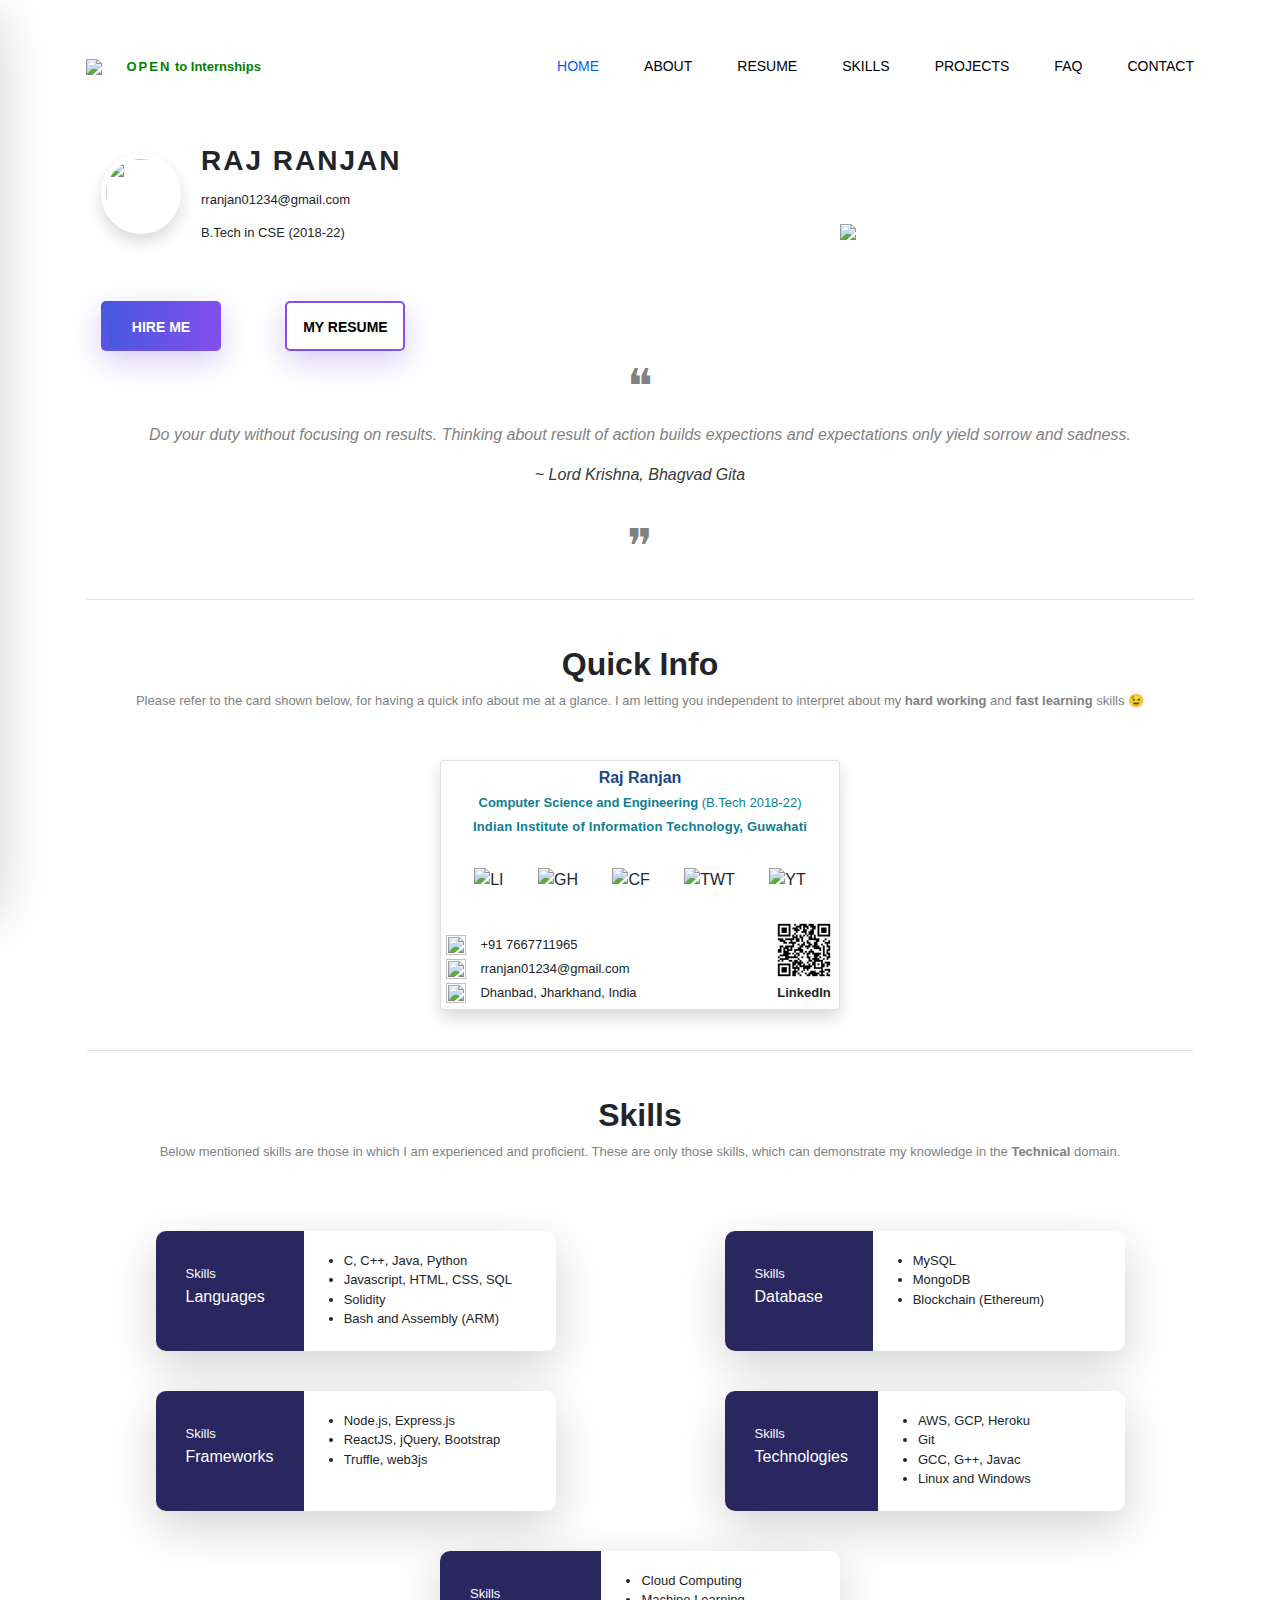
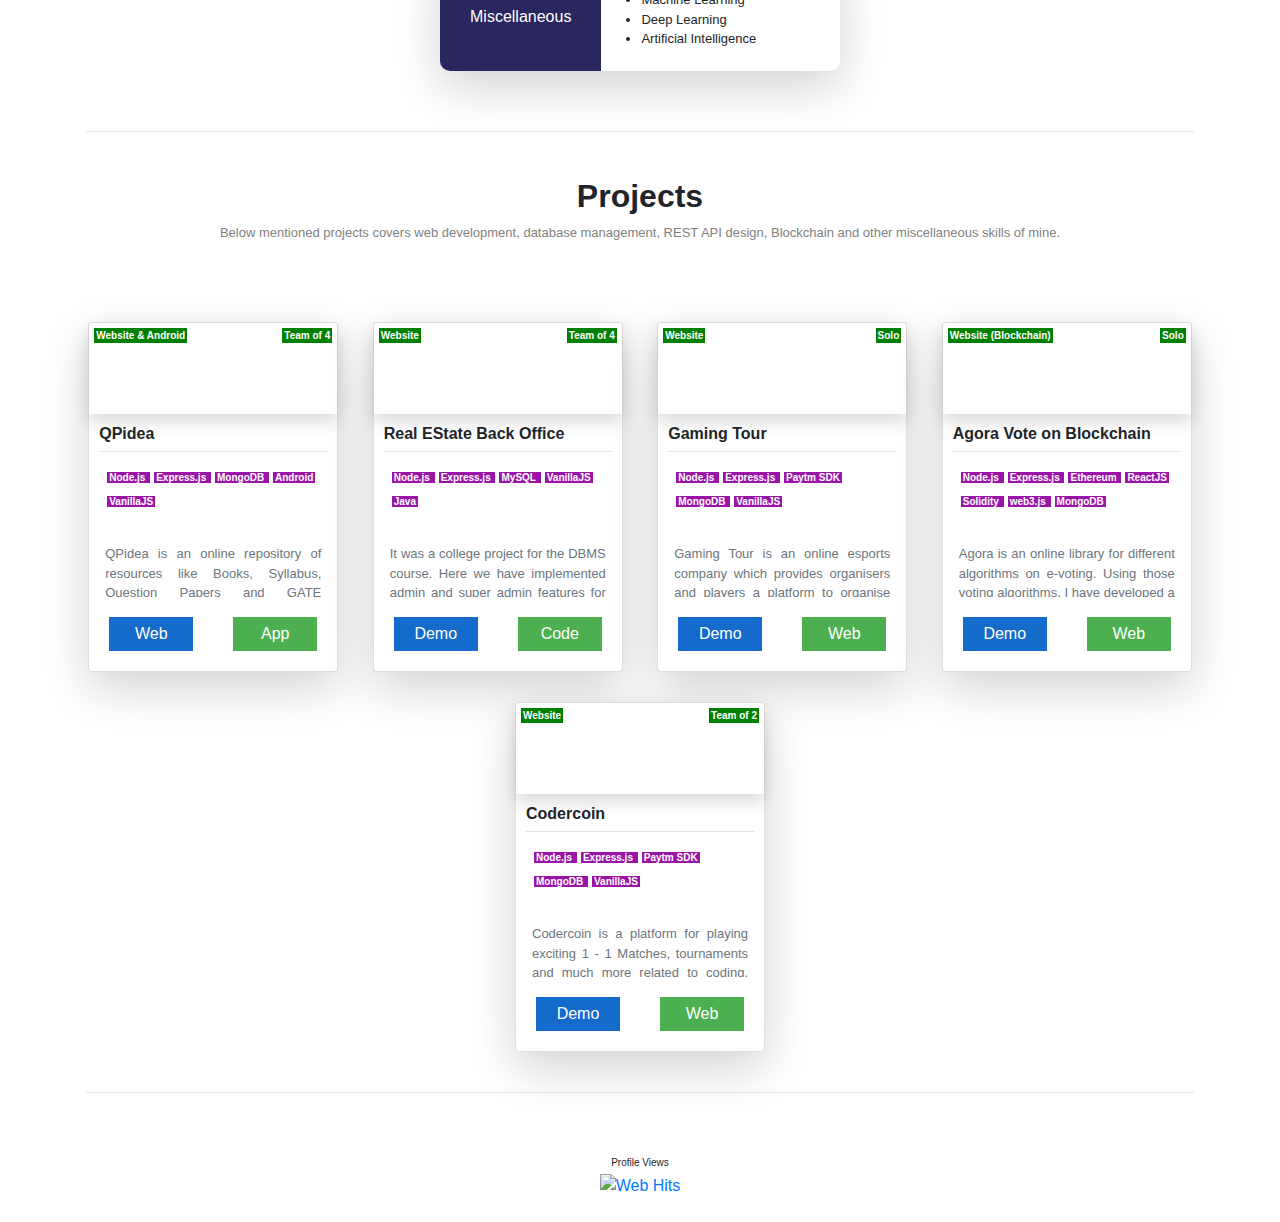
==== index.html @ 970029be "Update index.html" ====
<!DOCTYPE html>
<html lang="en">
    <head>
        <meta charset="UTF-8">
        
        <meta name="viewport" content="width=device-width, initial-scale=1.0">
        
        <link rel="stylesheet" href="https://stackpath.bootstrapcdn.com/bootstrap/4.5.2/css/bootstrap.min.css" integrity="sha384-JcKb8q3iqJ61gNV9KGb8thSsNjpSL0n8PARn9HuZOnIxN0hoP+VmmDGMN5t9UJ0Z" crossorigin="anonymous">

        <title>Raj Ranjan | About me</title>
    </head>

    <style>
        @media print {
            a {text-decoration: none !important;}
		}
		
		html {
			scroll-behavior: smooth;
		}

		.gradientButton {
			display: inline-block;
			color: #fff;
			letter-spacing: 0px;
			font-family: "Rubik", sans-serif;
			width: 120px;
			height: 50px;
			font-weight: 500;
			font-size: 14px;
			line-height: 46px;
			outline: none !important;
			text-align: center;
			cursor: pointer;
			text-transform: uppercase;
			border-radius: 5px;
			background-origin: border-box;
			background-clip: content-box, border-box;
			background-image: linear-gradient(to right, #4458dc 0%, #854fee 100%), radial-gradient(circle at top left, #4458dc, #854fee);
			border: double 2px transparent;
			box-shadow: 0px 10px 30px rgba(118, 85, 225, 0.3);
			transition: all 0.3s ease-in-out;
		}

		.gradientButton:hover {
			background-image: linear-gradient(#ffffff, #ffffff), radial-gradient(circle at top left, #4458dc, #854fee);
			border: 2px solid #854fee;
			color: #222222;
			box-shadow: none;
			background-clip: border-box;
		}

		.whiteButton {
			display: inline-block;
			color: black;
			letter-spacing: 0px;
			font-family: "Rubik", sans-serif;
			width: 120px;
			height: 50px;
			font-weight: 500;
			font-size: 14px;
			line-height: 46px;
			outline: none !important;
			text-align: center;
			cursor: pointer;
			text-transform: uppercase;
			border-radius: 5px;
			background-origin: border-box;
			background-clip: content-box, border-box;
			background-color: white;
			border: 2px solid #854fee;
			box-shadow: 0px 10px 30px rgba(118, 85, 225, 0.3);
			transition: all 0.3s ease-in-out;
		}

		.whiteButton:hover {
			display: inline-block;
			color: #fff;
			letter-spacing: 0px;
			font-family: "Rubik", sans-serif;
			width: 120px;
			height: 50px;
			font-weight: 500;
			font-size: 14px;
			line-height: 46px;
			outline: none !important;
			text-align: center;
			cursor: pointer;
			text-transform: uppercase;
			border-radius: 5px;
			background-origin: border-box;
			background-clip: content-box, border-box;
			background-image: linear-gradient(to right, #4458dc 0%, #854fee 100%), radial-gradient(circle at top left, #4458dc, #854fee);
			border: double 2px transparent;
			box-shadow: 0px 10px 30px rgba(118, 85, 225, 0.3);
			transition: all 0.3s ease-in-out;
		}

		/* @media screen and (min-width: 992px) {
			.flexContainer {
				display: flex;
			}

			.flexItem {
				flex: 1;
				margin-left: 50px;
			}
		}

		@media screen and (max-width: 992px) {
			.flexContainer {
				margin-left: auto;
				margin-right: auto;
			}

			.flexItem {
				margin-left: auto;
				margin-right: auto;
			}

			.aboutPara {
				margin-top: 50px;
			}
		} */

		.brief {
			max-width: 100px;
		}

		@media screen and (max-width: 992px) {
			.logo {
				position: absolute;
				top: 5px;
				right: 10px
			}
		}

		.quickCard {
			transition: 0.4s;
		}

		.quickCard:hover {
			transform: scale(1.05);
		}
	</style>
	
	<link href="./styles/header.css" rel="stylesheet">
	<link href="./styles/skillCard.css" rel="stylesheet">

    <body>

		<!-- Navbar -->
		<div id="navbar">

		</div>

		<div class="container" style='z-index: -1'>
			<br><br>

			<!-- Intro -->
			<div class="row" style="margin-left: auto; margin: auto;">
				<div class="col-sm-8 col-lg-8" style="margin-left: auto; margin: auto;">
					<h3 style="padding-top: 80px;">
						<span style="width: 80px; height: 80px; border-radius: 50px; float: left; margin-top: 10px;">
							<img 
								src = "https://avatars1.githubusercontent.com/u/40765810?s=460&u=d13e84ffbf2dba6646f5a6fd2ae94d8995f1355b&v=4"
								style = "border-radius: 50px; width: 80px; height: 80px; padding: 5px;"
								class = "shadow"
							/>
						</span>
						<span>
							<b style = "margin-left: 20px; letter-spacing: 2px;">RAJ RANJAN</b><br>
							<font style = "margin-left: 20px;" size = 2>rranjan01234@gmail.com</font><br>
							<font style = "margin-left: 20px;" size = 2>B.Tech in CSE (2018-22)</font>
						</span>
					</h3>

					<br><br>

					<button class="gradientButton" style="margin-right: 60px;" onclick="showLoginModal()">
						<b>Hire Me</b>
					</button>

					<button class="whiteButton" onclick="location.href='/Raj_Ranjan_Resume.pdf'">
						<b>My Resume</b>
					</button>
				</div>

				<div class="col-sm-4 col-lg-4" style="margin-left: auto; margin: auto;">
					<img
						src = "https://colorlib.com/preview/theme/satner/img/banner/home-right.png"
						style = "width: 350px; margin-top: 50px;"
					/>
				</div>
			</div>

			<!-- Quote -->
			<center style="color: rgb(129, 129, 129)">
				<blockquote>
					<font size = 10>❝</font>
					
					<i>
						<br>
						Do your duty without focusing on results. Thinking about result of action
						builds expections and expectations only yield sorrow and
						sadness.
					</i>
				</blockquote>

				<cite style="color: rgb(56, 56, 56)">~ Lord Krishna, Bhagvad Gita</cite><br><br>
				<font size  = 10>❞</font>
			</center>

			<hr>

			<br>

			<div id="about">
				<center>
					<font size = 6>
						<b>Quick Info</b>
					</font><br>

					<font class="brief" size = 2 style="color:rgb(129, 129, 129); width: 400px">
						Please refer to the card shown below, for having a quick info about me
						at a glance. I am letting you independent to interpret about my <b>hard working</b> 
						and <b>fast learning</b> skills 😉
					</font>
				</center><br><br>

				<div class = 'flexContainer'>
					<!-- Quick Info card -->
					<div class="card flexItem shadow quickCard" style="width: 100%; height: 250px; max-width: 400px; margin-left: auto; margin-right: auto;">
						<!-- General Info -->
						<center style="padding: 5px;">
							<font size="3" style="color:rgb(25, 71, 133)"><strong>Raj Ranjan</strong></font><br>
							<font size="2" style="color:rgb(14, 126, 146)"><strong>Computer Science and Engineering</strong> (B.Tech 2018-22)</font><br>
							<font size="2" style="color:rgb(14, 126, 146); letter-spacing: 0.2px;"><strong>Indian Institute of Information Technology, Guwahati</strong></font><br>
						</center><br>

						<!-- Programming Handles -->
						<center style="margin-top: 0px;">
							<img alt="LI" onclick="location.href='https://www.linkedin.com/in/iamrajranjan'" style="width: 25px; cursor: pointer;" src="https://img.icons8.com/color/48/000000/linkedin.png">
							
							<img alt="GH" onclick="location.href='https://www.github.com/rajranjan0608'" style="width: 25px; margin-left: 30px; cursor: pointer;" src="https://img.icons8.com/color/48/000000/github--v1.png">
							
							<img alt="CF" onclick="location.href='https://www.codeforces.com/profile/rajranjan0608'" style="width: 25px; margin-left: 30px; cursor: pointer;" src="https://sta.codeforces.com/s/88144/apple-icon-114x114.png">

							<img alt="TWT" onclick="location.href='https://www.codechef.com/users/rajranjan0608'" style="width: 25px; margin-left: 30px; cursor: pointer;" src="https://avatars1.githubusercontent.com/u/11960354?s=460&v=4">
							
							<img alt="YT" onclick="location.href='https://www.youtube.com/channel/UC-AjZOxhK7qwzp5h9rp4kkQ/'" style="width: 25px; margin-left: 30px; cursor: pointer;" src="https://img.icons8.com/fluent/48/000000/youtube-play.png">						
						</center>

						<!-- Contact Information -->
						<div style="position: absolute; bottom: 5px; left: 5px;">
							<img 
								src="https://img.icons8.com/fluent/48/000000/phone-disconnected.png"
								style="width: 20px; height: 20px"
							/> <font size = 2 style="margin-left: 10px;">+91 7667711965</font><br>

							<img 
								src="https://img.icons8.com/color/48/000000/send-mass-email.png"
								style="width: 20px; height: 20px"
							/> <font size = 2 style="margin-left: 10px;">rranjan01234@gmail.com</font><br>


							<img 
								src="https://img.icons8.com/color/48/000000/marker.png"
								style="width: 20px; height: 20px"
							/> <font size = 2 style="margin-left: 10px;">Dhanbad, Jharkhand, India</font>
						</div>

						<!-- LinkedIn QR -->
						<center style="position: absolute; bottom: 5px; right: 5px;">
							<img 
								src="./img/linkedin.png"
								style="width: 60px; height: 60px"
							/><br>
							<font size = 2><b>LinkedIn</b></font>
						</center>
					</div>

					<!-- About me -->
					<!-- <div class="flexItem aboutPara" style="text-align: justify; width: 95%; max-width: 500px;">
						<font size = 2 style="color:rgb(87, 87, 87); font-family: -apple-system, BlinkMacSystemFont, 'Segoe UI', Roboto, Oxygen, Ubuntu, Cantarell, 'Open Sans', 'Helvetica Neue', sans-serif;">
							<p>Writing an ‘About Me’ page or section for yourself is never easy. 
							However, the good news is if you follow the formula and tips below, 
							you should be able to generate an engaging ‘About Me’ statement 
							without too much of a struggle. Here’s how to write an ‘About Me’ 
							page you can be proud of.</p>
							<p>However, the good news is if you follow the formula and tips below, 
							you should be able to generate an engaging ‘About Me’ statement 
							without too much of a struggle. Here’s how to write an ‘About Me’ 
							page you can be proud of.</p>

							<p>However, the good news is if you follow the formula and tips below, 
								you should be able to generate an engaging ‘About Me’ statement 
								without too much of a struggle. Here’s how to write an ‘About Me’ 
								page you can be proud of.</p>
						</font>
					</div> -->
				</div>
			</div>

			<br>

			<hr>

			<br>

			<div id="skills">
				<center>
					<font size = 6>
						<b>Skills</b>
					</font><br>

					<font class="brief" size = 2 style="color:rgb(129, 129, 129)">
						Below mentioned skills are those in which I am experienced and proficient. These
						are only those skills, which can demonstrate my knowledge in the <b>Technical</b> domain.
					</font>
				</center><br><br>

				<div id="skillContainer" class="row">

				</div>
			</div>

			<br>

			<hr>

			<br>

			<div id="projects">
				<center>
					<font size = 6>
						<b>Projects</b>
					</font><br>

					<font class="brief" size = 2 style="color:rgb(129, 129, 129)">
						Below mentioned projects covers web development, database management, REST API design,
						Blockchain and other miscellaneous skills of mine.
					</font>
				</center><br><br>

				<div id="projectsContainer" class="row">

				</div>
			</div>

			<br>

			<hr>

			<br>
		</div>

		<div id="sideNavHolder">

		</div>

		<div id="hireMe">

		</div>

		<center>
			<font size = 1>Profile Views</font><br>
			<a href="https://www.hitwebcounter.com" target="_blank">
				<img src="https://hitwebcounter.com/counter/counter.php?page=7665598&style=0006&nbdigits=5&type=ip&initCount=0" title="Total Website Hits" Alt="Web Hits"   border="0" />
			</a>				  
		</center>
		<br>

	</body>

	<script src="https://code.jquery.com/jquery-3.5.1.min.js" integrity="sha256-9/aliU8dGd2tb6OSsuzixeV4y/faTqgFtohetphbbj0=" crossorigin="anonymous"></script>

	<script>
		$(function(){
			$("#navbar").load("navbar.html");
			$("#sideNavHolder").load("sideNav.html");
			$('#skillContainer').load('skills.html');
			$('#projectsContainer').load('projects.html');
			$('#hireMe').load('hireme.html');
		});
	</script>
</html>
---- styles/header.css ----
.header_area {
    position: absolute;
    width: 100%;
    z-index: 0;
    background: #ffffff; }
    .header_area .menu_nav {
      width: 100%; }
    .header_area .navbar {
      background: transparent;
      padding: 0px;
      border: 0px;
      border-radius: 0px;
      width: 100%; }
      .header_area .navbar .nav .nav-item {
        margin-right: 45px; }
        .header_area .navbar .nav .nav-item .nav-link {
          font: 500 14px/100px "Rubik", sans-serif;
          text-transform: uppercase;
          color: #000000;
          padding: 0px;
          display: inline-block; }
          .header_area .navbar .nav .nav-item .nav-link:after {
            display: none; }
        .header_area .navbar .nav .nav-item:hover .nav-link, .header_area .navbar .nav .nav-item.active .nav-link {
          color: #065fe4; }
        .header_area .navbar .nav .nav-item.submenu {
          position: relative; }
          .header_area .navbar .nav .nav-item.submenu ul {
            border: none;
            padding: 0px;
            border-radius: 0px;
            box-shadow: none;
            margin: 0px;
            background: #fff; }
            @media (min-width: 992px) {
              .header_area .navbar .nav .nav-item.submenu ul {
                position: absolute;
                top: 120%;
                left: 0px;
                min-width: 200px;
                text-align: left;
                opacity: 0;
                transition: all 300ms ease-in;
                visibility: hidden;
                display: block;
                border: none;
                padding: 0px;
                border-radius: 0px;
                box-shadow: 0px 10px 30px 0px rgba(0, 0, 0, 0.1); } }
            .header_area .navbar .nav .nav-item.submenu ul:before {
              content: "";
              width: 0;
              height: 0;
              border-style: solid;
              border-width: 10px 10px 0 10px;
              border-color: #eeeeee transparent transparent transparent;
              position: absolute;
              right: 24px;
              top: 45px;
              z-index: 3;
              opacity: 0;
              transition: all 400ms linear; }
            .header_area .navbar .nav .nav-item.submenu ul .nav-item {
              display: block;
              float: none;
              margin-right: 0px;
              border-bottom: 1px solid #ededed;
              margin-left: 0px;
              transition: all 0.4s linear; }
              .header_area .navbar .nav .nav-item.submenu ul .nav-item .nav-link {
                line-height: 45px;
                color: #000000;
                padding: 0px 30px;
                transition: all 150ms linear;
                display: block;
                text-transform: capitalize;
                margin-right: 0px; }
              .header_area .navbar .nav .nav-item.submenu ul .nav-item:last-child {
                border-bottom: none; }
              .header_area .navbar .nav .nav-item.submenu ul .nav-item:hover .nav-link {
                color: grey; }
          @media (min-width: 992px) {
            .header_area .navbar .nav .nav-item.submenu:hover ul {
              visibility: visible;
              opacity: 1;
              top: 100%; } }
          .header_area .navbar .nav .nav-item.submenu:hover ul .nav-item {
            margin-top: 0px; }
        .header_area .navbar .nav .nav-item:last-child {
          margin-right: 0px; }
    .header_area.navbar_fixed .main_menu {
      position: fixed;
      width: 100%;
      top: -70px;
      left: 0;
      right: 0;
      background: #ffffff;
      transform: translateY(70px);
      transition: transform 500ms ease, background 500ms ease;
      -webkit-transition: transform 500ms ease, background 500ms ease;
      box-shadow: 0px 3px 16px 0px rgba(0, 0, 0, 0.1); }
      .header_area.navbar_fixed .main_menu .navbar .nav .nav-item .nav-link {
        line-height: 70px; }
    @media (min-width: 992px) {
      .header_area.white_menu .navbar .navbar-brand img {
        display: none; }
        .header_area.white_menu .navbar .navbar-brand img + img {
          display: inline-block; } }
    @media (max-width: 991px) {
      .header_area.white_menu .navbar .navbar-brand img {
        display: inline-block; }
        .header_area.white_menu .navbar .navbar-brand img + img {
          display: none; } }
    .header_area.white_menu .navbar .nav .nav-item .nav-link {
      color: #fff; }
    .header_area.white_menu.navbar_fixed .main_menu .navbar .navbar-brand img {
      display: inline-block; }
      .header_area.white_menu.navbar_fixed .main_menu .navbar .navbar-brand img + img {
        display: none; }
    .header_area.white_menu.navbar_fixed .main_menu .navbar .nav .nav-item .nav-link {
      line-height: 70px;
      color: #000000; }
  
  .owl-carousel.off {
    display: -ms-flexbox;
    display: flex; }
---- styles/skillCard.css ----
* {
	box-sizing: border-box;
}

.courses-container {
	
}

.course {
	background-color: #fff;
	border-radius: 10px;
	box-shadow: 0 10px 10px rgba(0, 0, 0, 0.2);
	display: flex;
	max-width: 100%;
	margin: 20px;
	overflow: hidden;
	width: 700px;
}

.course h6 {
	opacity: 0.6;
	margin: 0;
	letter-spacing: 1px;
	text-transform: uppercase;
}

.course h2 {
	letter-spacing: 1px;
	margin: 10px 0;
}

.course-preview {
	background-color: #2A265F;
	color: #fff;
	padding: 30px;
	width: 200px;
	max-width: 200px;
	height: 120px;
}

.course-preview a {
	color: #fff;
	display: inline-block;
	font-size: 12px;
	opacity: 0.6;
	margin-top: 30px;
	text-decoration: none;
}

.course-info {
	padding: 0px;
	position: relative;
	width: 100%;
}

.progress-container {
	position: absolute;
	top: 30px;
	right: 30px;
	text-align: right;
	width: 150px;
}

.progress {
	background-color: #ddd;
	border-radius: 3px;
	height: 5px;
	width: 100%;
}

.progress::after {
	border-radius: 3px;
	background-color: #2A265F;
	content: '';
	position: absolute;
	top: 0;
	left: 0;
	height: 5px;
	width: 66%;
}

.progress-text {
	font-size: 10px;
	opacity: 0.6;
	letter-spacing: 1px;
}

.btn {
	background-color: #2A265F;
	border: 0;
	border-radius: 50px;
	box-shadow: 0 10px 10px rgba(0, 0, 0, 0.2);
	color: #fff;
	font-size: 16px;
	padding: 12px 25px;
	position: absolute;
	bottom: 30px;
	right: 30px;
	letter-spacing: 1px;
}

/* SOCIAL PANEL CSS */
.social-panel-container {
	position: fixed;
	right: 0;
	bottom: 80px;
	transform: translateX(100%);
	transition: transform 0.4s ease-in-out;
}

.social-panel-container.visible {
	transform: translateX(-10px);
}

.social-panel {	
	background-color: #fff;
	border-radius: 16px;
	box-shadow: 0 16px 31px -17px rgba(0,31,97,0.6);
	border: 5px solid #001F61;
	display: flex;
	flex-direction: column;
	justify-content: center;
	align-items: center;
	font-family: 'Muli';
	position: relative;
	height: 169px;	
	width: 370px;
	max-width: calc(100% - 10px);
}

.social-panel button.close-btn {
	border: 0;
	color: #97A5CE;
	cursor: pointer;
	font-size: 20px;
	position: absolute;
	top: 5px;
	right: 5px;
}

.social-panel button.close-btn:focus {
	outline: none;
}

.social-panel p {
	background-color: #001F61;
	border-radius: 0 0 10px 10px;
	color: #fff;
	font-size: 14px;
	line-height: 18px;
	padding: 2px 17px 6px;
	position: absolute;
	top: 0;
	left: 50%;
	margin: 0;
	transform: translateX(-50%);
	text-align: center;
	width: 235px;
}

.social-panel p i {
	margin: 0 5px;
}

.social-panel p a {
	color: #FF7500;
	text-decoration: none;
}

.social-panel h4 {
	margin: 20px 0;
	color: #97A5CE;	
	font-family: 'Muli';	
	font-size: 14px;	
	line-height: 18px;
	text-transform: uppercase;
}

.social-panel ul {
	display: flex;
	list-style-type: none;
	padding: 0;
	margin: 0;
}

.social-panel ul li {
	margin: 0 10px;
}

.social-panel ul li a {
	border: 1px solid #DCE1F2;
	border-radius: 50%;
	color: #001F61;
	font-size: 20px;
	display: flex;
	justify-content: center;
	align-items: center;
	height: 50px;
	width: 50px;
	text-decoration: none;
}

.social-panel ul li a:hover {
	border-color: #FF6A00;
	box-shadow: 0 9px 12px -9px #FF6A00;
}

.floating-btn {
	border-radius: 26.5px;
	background-color: #001F61;
	border: 1px solid #001F61;
	box-shadow: 0 16px 22px -17px #03153B;
	color: #fff;
	cursor: pointer;
	font-size: 16px;
	line-height: 20px;
	padding: 12px 20px;
	position: fixed;
	bottom: 20px;
	right: 20px;
	z-index: 999;
}

.floating-btn:hover {
	background-color: #ffffff;
	color: #001F61;
}

.floating-btn:focus {
	outline: none;
}

.floating-text {
	background-color: #001F61;
	border-radius: 10px 10px 0 0;
	color: #fff;
	font-family: 'Muli';
	padding: 7px 15px;
	position: fixed;
	bottom: 0;
	left: 50%;
	transform: translateX(-50%);
	text-align: center;
	z-index: 998;
}

.floating-text a {
	color: #FF7500;
	text-decoration: none;
}

@media screen and (max-width: 480px) {

	.social-panel-container.visible {
		transform: translateX(0px);
	}
	
	.floating-btn {
		right: 10px;
	}
}
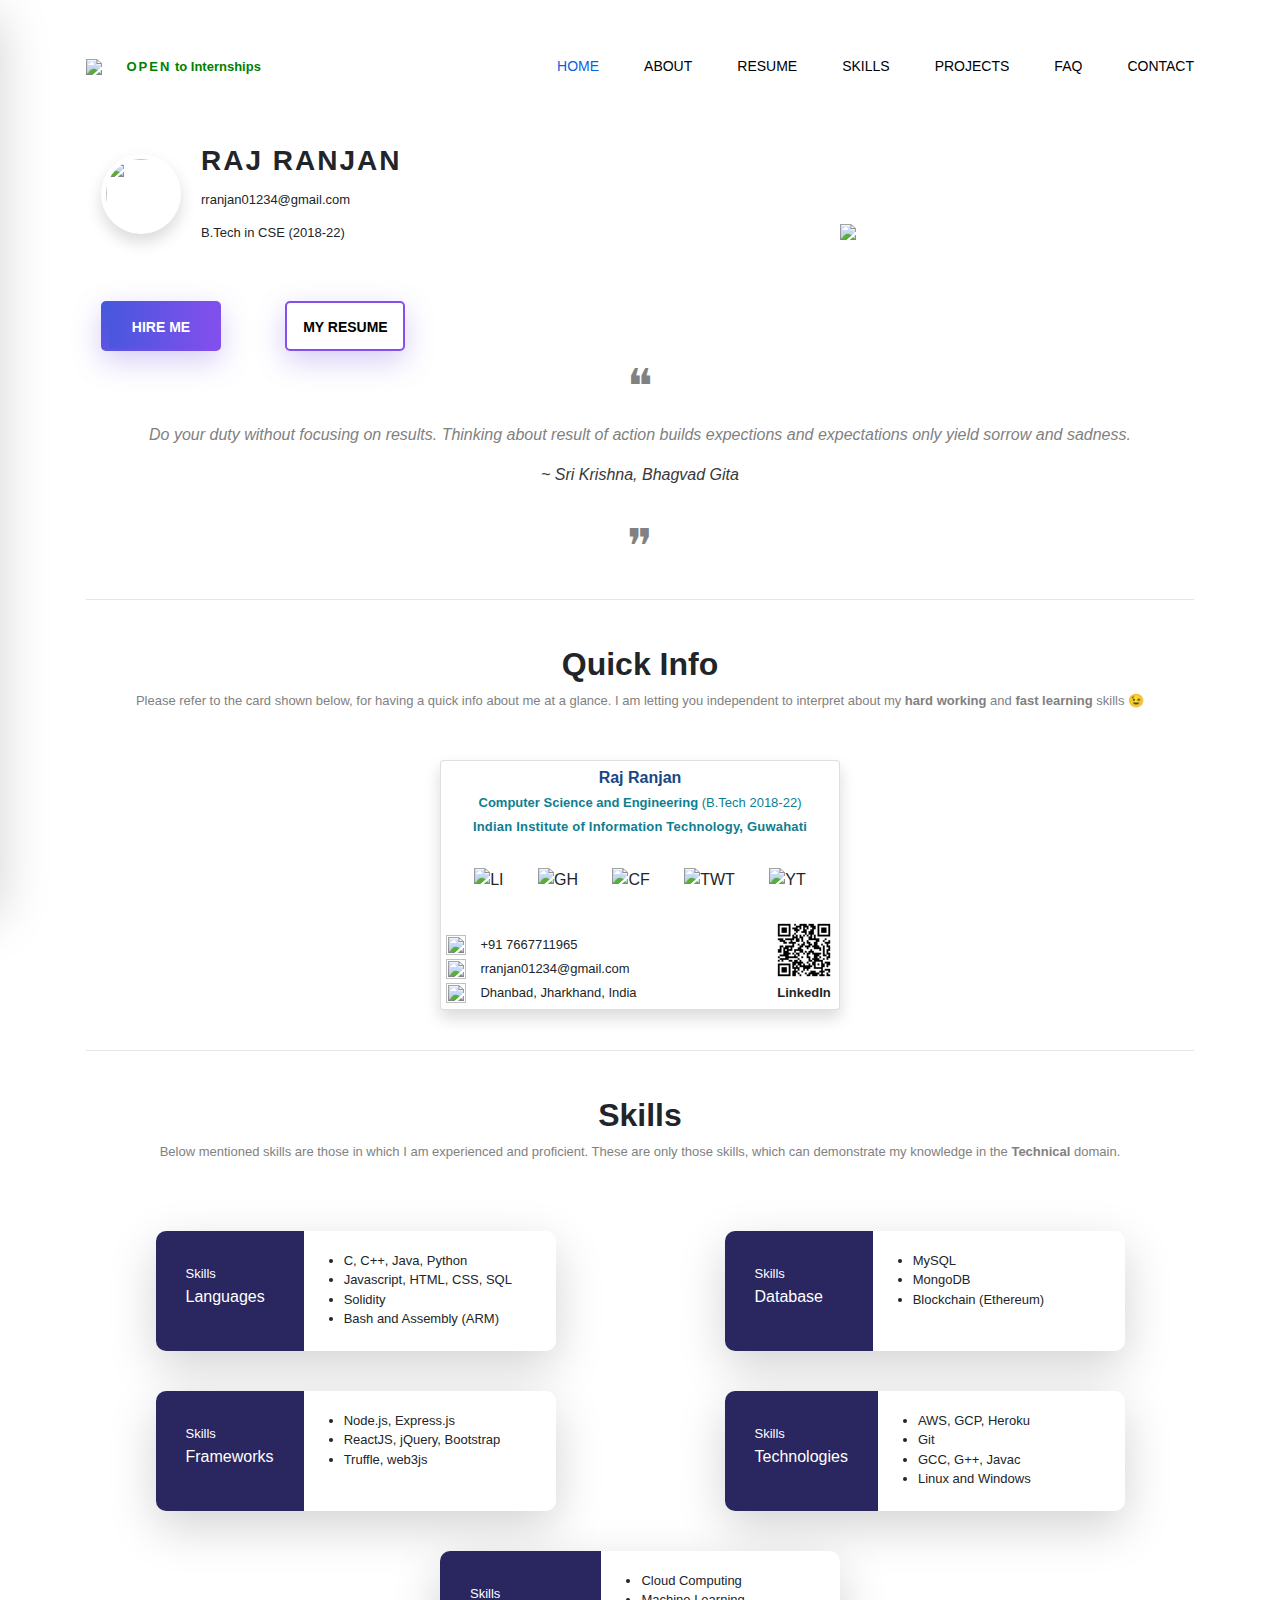
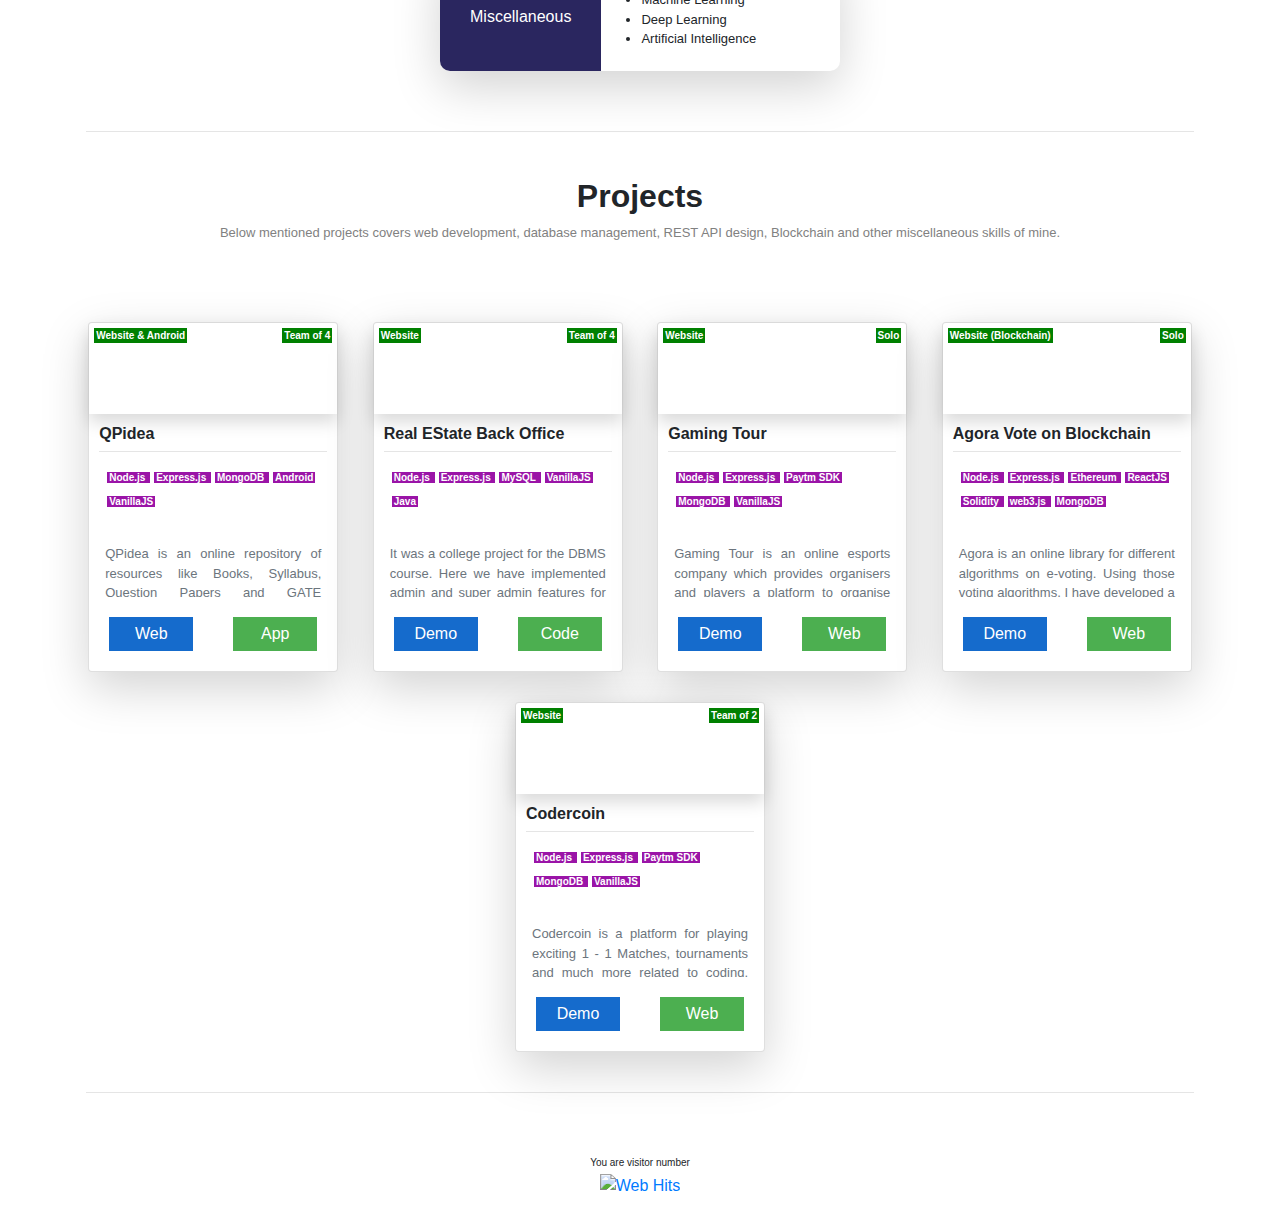
==== commit 6824d41b: "resume update" ====
--- a/index.html
+++ b/index.html
@@ -181,7 +181,7 @@
 						<b>Hire Me</b>
 					</button>
 
-					<button class="whiteButton" onclick="location.href='/Raj_Ranjan_Resume.pdf'">
+					<button class="whiteButton" onclick="location.href='/resume.html'">
 						<b>My Resume</b>
 					</button>
 				</div>
@@ -207,7 +207,7 @@
 					</i>
 				</blockquote>
 
-				<cite style="color: rgb(56, 56, 56)">~ Lord Krishna, Bhagvad Gita</cite><br><br>
+				<cite style="color: rgb(56, 56, 56)">~ Sri Krishna, Bhagvad Gita</cite><br><br>
 				<font size  = 10>❞</font>
 			</center>
 
@@ -364,7 +364,7 @@
 		</div>
 
 		<center>
-			<font size = 1>Profile Views</font><br>
+			<font size = 1>You are visitor number</font><br>
 			<a href="https://www.hitwebcounter.com" target="_blank">
 				<img src="https://hitwebcounter.com/counter/counter.php?page=7665598&style=0006&nbdigits=5&type=ip&initCount=0" title="Total Website Hits" Alt="Web Hits"   border="0" />
 			</a>				  
@@ -384,4 +384,4 @@
 			$('#hireMe').load('hireme.html');
 		});
 	</script>
-</html>
+</html>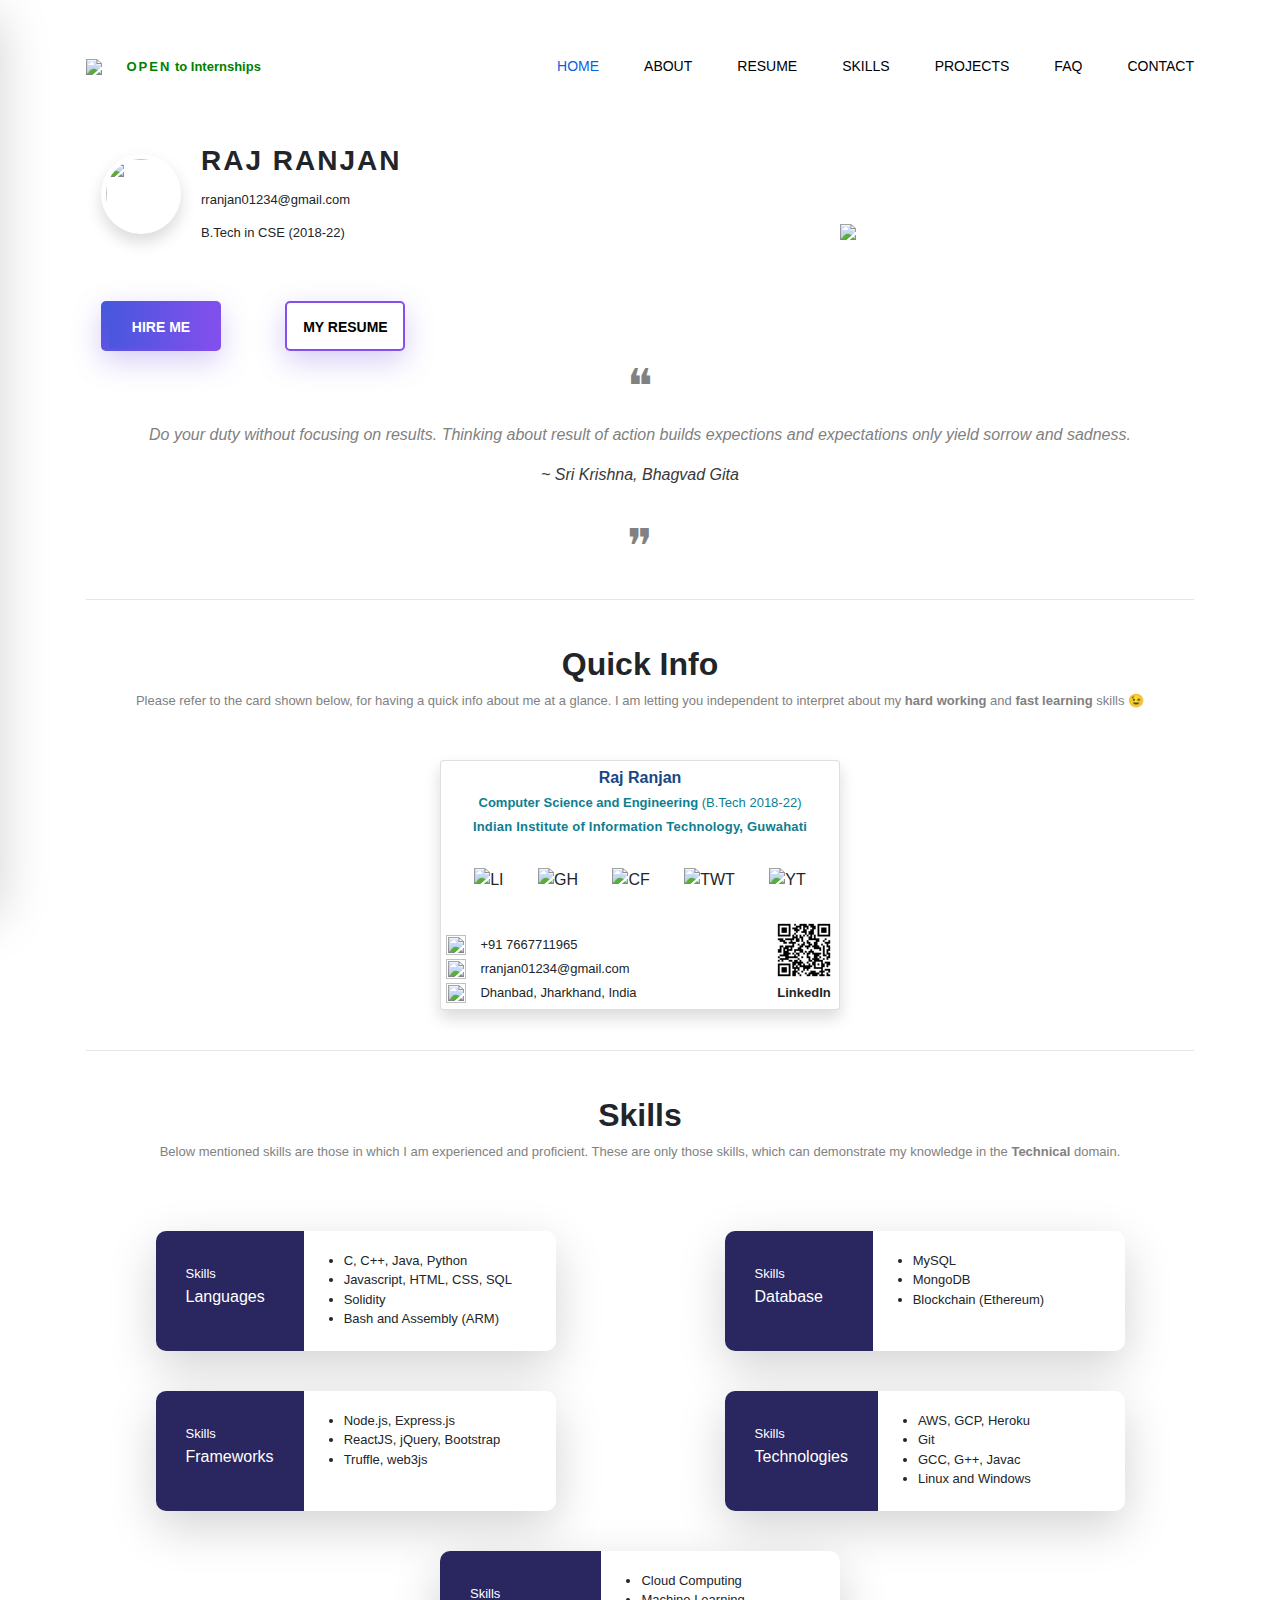
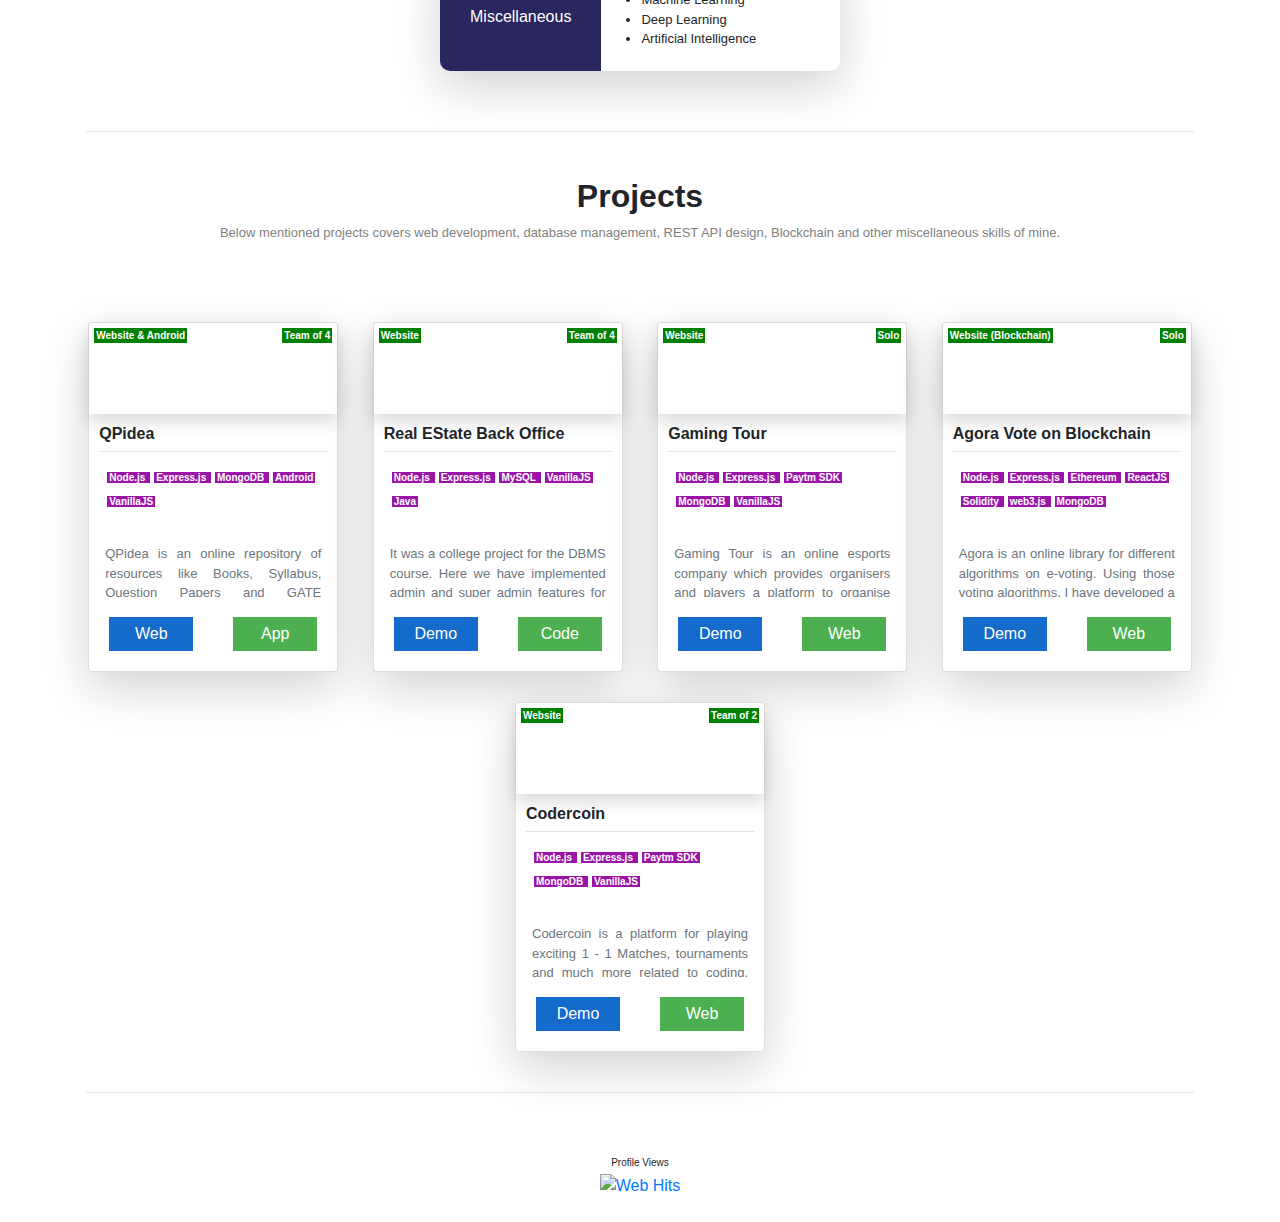
==== commit 8d465f64: "Merge branch 'master' of https://github.com/rajranjan0608/rajranjan0608.github.io into master" ====
--- a/index.html
+++ b/index.html
@@ -181,7 +181,7 @@
 						<b>Hire Me</b>
 					</button>
 
-					<button class="whiteButton" onclick="location.href='/resume.html'">
+					<button class="whiteButton" onclick="location.href='/Raj_Ranjan _ Resume.pdf'">
 						<b>My Resume</b>
 					</button>
 				</div>
@@ -364,7 +364,7 @@
 		</div>
 
 		<center>
-			<font size = 1>You are visitor number</font><br>
+			<font size = 1>Profile Views</font><br>
 			<a href="https://www.hitwebcounter.com" target="_blank">
 				<img src="https://hitwebcounter.com/counter/counter.php?page=7665598&style=0006&nbdigits=5&type=ip&initCount=0" title="Total Website Hits" Alt="Web Hits"   border="0" />
 			</a>				  
@@ -384,4 +384,4 @@
 			$('#hireMe').load('hireme.html');
 		});
 	</script>
-</html>+</html>
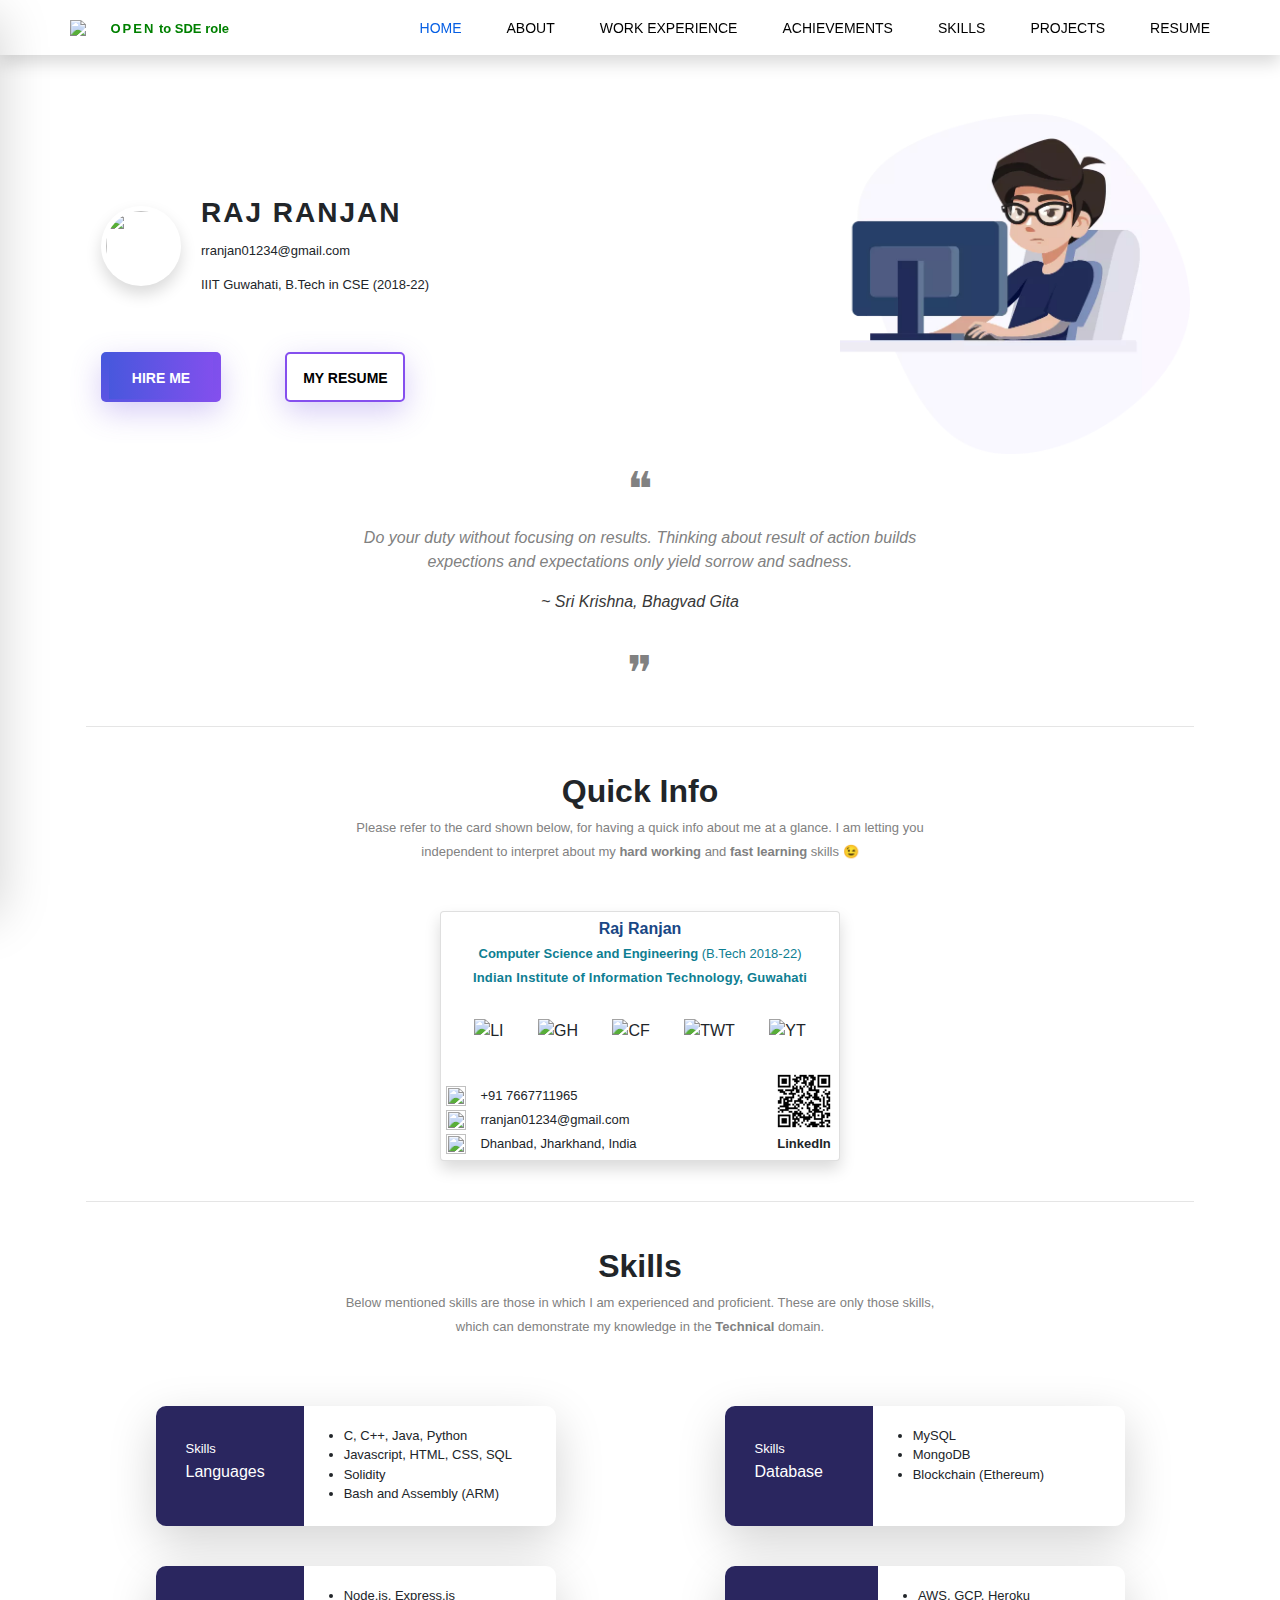
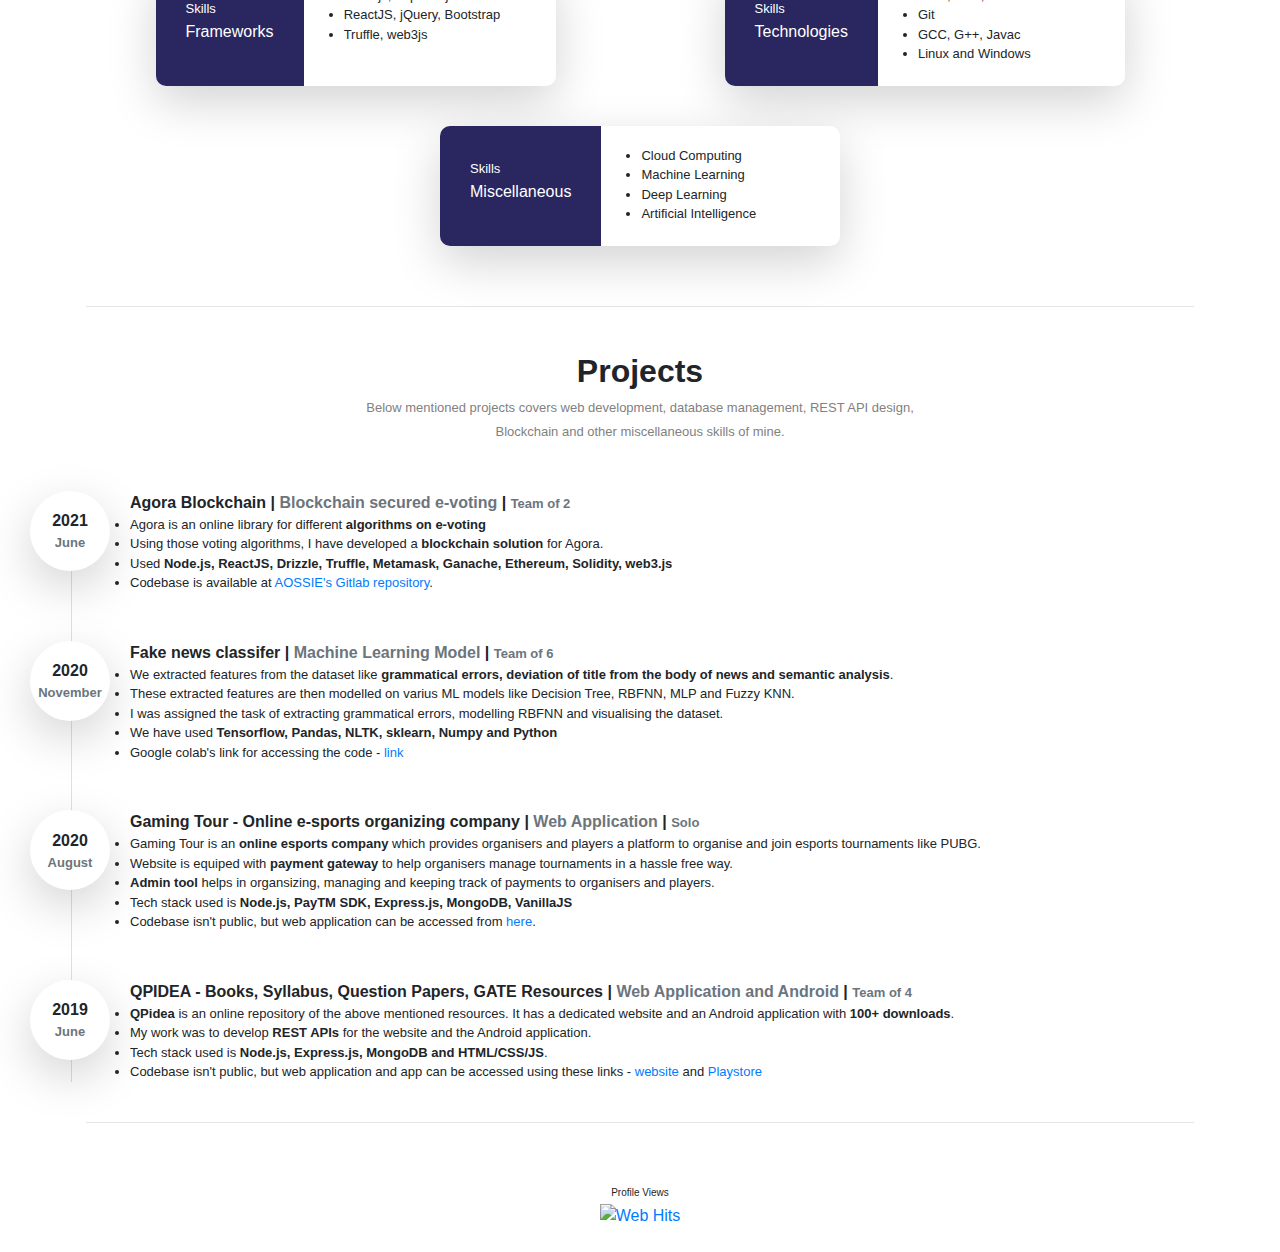
==== commit 8db28379: "resume update" ====
--- a/index.html
+++ b/index.html
@@ -3,7 +3,7 @@
     <head>
         <meta charset="UTF-8">
         
-        <meta name="viewport" content="width=device-width, initial-scale=1.0">
+        <!-- <meta name="viewport" content="width=device-width, initial-scale=1.0"> -->
         
         <link rel="stylesheet" href="https://stackpath.bootstrapcdn.com/bootstrap/4.5.2/css/bootstrap.min.css" integrity="sha384-JcKb8q3iqJ61gNV9KGb8thSsNjpSL0n8PARn9HuZOnIxN0hoP+VmmDGMN5t9UJ0Z" crossorigin="anonymous">
 
@@ -150,7 +150,7 @@
     <body>
 
 		<!-- Navbar -->
-		<div id="navbar">
+		<div id="navbar" style="position: sticky; top: 0px; z-index: 999999;">
 
 		</div>
 
@@ -171,7 +171,7 @@
 						<span>
 							<b style = "margin-left: 20px; letter-spacing: 2px;">RAJ RANJAN</b><br>
 							<font style = "margin-left: 20px;" size = 2>rranjan01234@gmail.com</font><br>
-							<font style = "margin-left: 20px;" size = 2>B.Tech in CSE (2018-22)</font>
+							<font style = "margin-left: 20px;" size = 2>IIIT Guwahati, B.Tech in CSE (2018-22)</font>
 						</span>
 					</h3>
 
@@ -181,21 +181,21 @@
 						<b>Hire Me</b>
 					</button>
 
-					<button class="whiteButton" onclick="location.href='/Raj_Ranjan _ Resume.pdf'">
+					<button class="whiteButton" onclick="location.href='/Raj_Ranjan_Resume.pdf'">
 						<b>My Resume</b>
 					</button>
 				</div>
 
 				<div class="col-sm-4 col-lg-4" style="margin-left: auto; margin: auto;">
 					<img
-						src = "https://colorlib.com/preview/theme/satner/img/banner/home-right.png"
+						src = "/img/home-right.png.webp"
 						style = "width: 350px; margin-top: 50px;"
 					/>
 				</div>
 			</div>
 
 			<!-- Quote -->
-			<center style="color: rgb(129, 129, 129)">
+			<center style="color: rgb(129, 129, 129); max-width: 600px; width: 90%; margin: 0px auto;">
 				<blockquote>
 					<font size = 10>❝</font>
 					
@@ -216,12 +216,12 @@
 			<br>
 
 			<div id="about">
-				<center>
+				<center style="max-width: 600px; width: 90%; margin: 0px auto;">
 					<font size = 6>
 						<b>Quick Info</b>
 					</font><br>
 
-					<font class="brief" size = 2 style="color:rgb(129, 129, 129); width: 400px">
+					<font class="brief" size = 2 style="color:rgb(129, 129, 129);">
 						Please refer to the card shown below, for having a quick info about me
 						at a glance. I am letting you independent to interpret about my <b>hard working</b> 
 						and <b>fast learning</b> skills 😉
@@ -279,26 +279,6 @@
 							<font size = 2><b>LinkedIn</b></font>
 						</center>
 					</div>
-
-					<!-- About me -->
-					<!-- <div class="flexItem aboutPara" style="text-align: justify; width: 95%; max-width: 500px;">
-						<font size = 2 style="color:rgb(87, 87, 87); font-family: -apple-system, BlinkMacSystemFont, 'Segoe UI', Roboto, Oxygen, Ubuntu, Cantarell, 'Open Sans', 'Helvetica Neue', sans-serif;">
-							<p>Writing an ‘About Me’ page or section for yourself is never easy. 
-							However, the good news is if you follow the formula and tips below, 
-							you should be able to generate an engaging ‘About Me’ statement 
-							without too much of a struggle. Here’s how to write an ‘About Me’ 
-							page you can be proud of.</p>
-							<p>However, the good news is if you follow the formula and tips below, 
-							you should be able to generate an engaging ‘About Me’ statement 
-							without too much of a struggle. Here’s how to write an ‘About Me’ 
-							page you can be proud of.</p>
-
-							<p>However, the good news is if you follow the formula and tips below, 
-								you should be able to generate an engaging ‘About Me’ statement 
-								without too much of a struggle. Here’s how to write an ‘About Me’ 
-								page you can be proud of.</p>
-						</font>
-					</div> -->
 				</div>
 			</div>
 
@@ -309,7 +289,7 @@
 			<br>
 
 			<div id="skills">
-				<center>
+				<center style="max-width: 600px; width: 90%; margin: 0px auto;">
 					<font size = 6>
 						<b>Skills</b>
 					</font><br>
@@ -332,7 +312,7 @@
 			<br>
 
 			<div id="projects">
-				<center>
+				<center style="max-width: 600px; width: 90%; margin: 0px auto;">
 					<font size = 6>
 						<b>Projects</b>
 					</font><br>
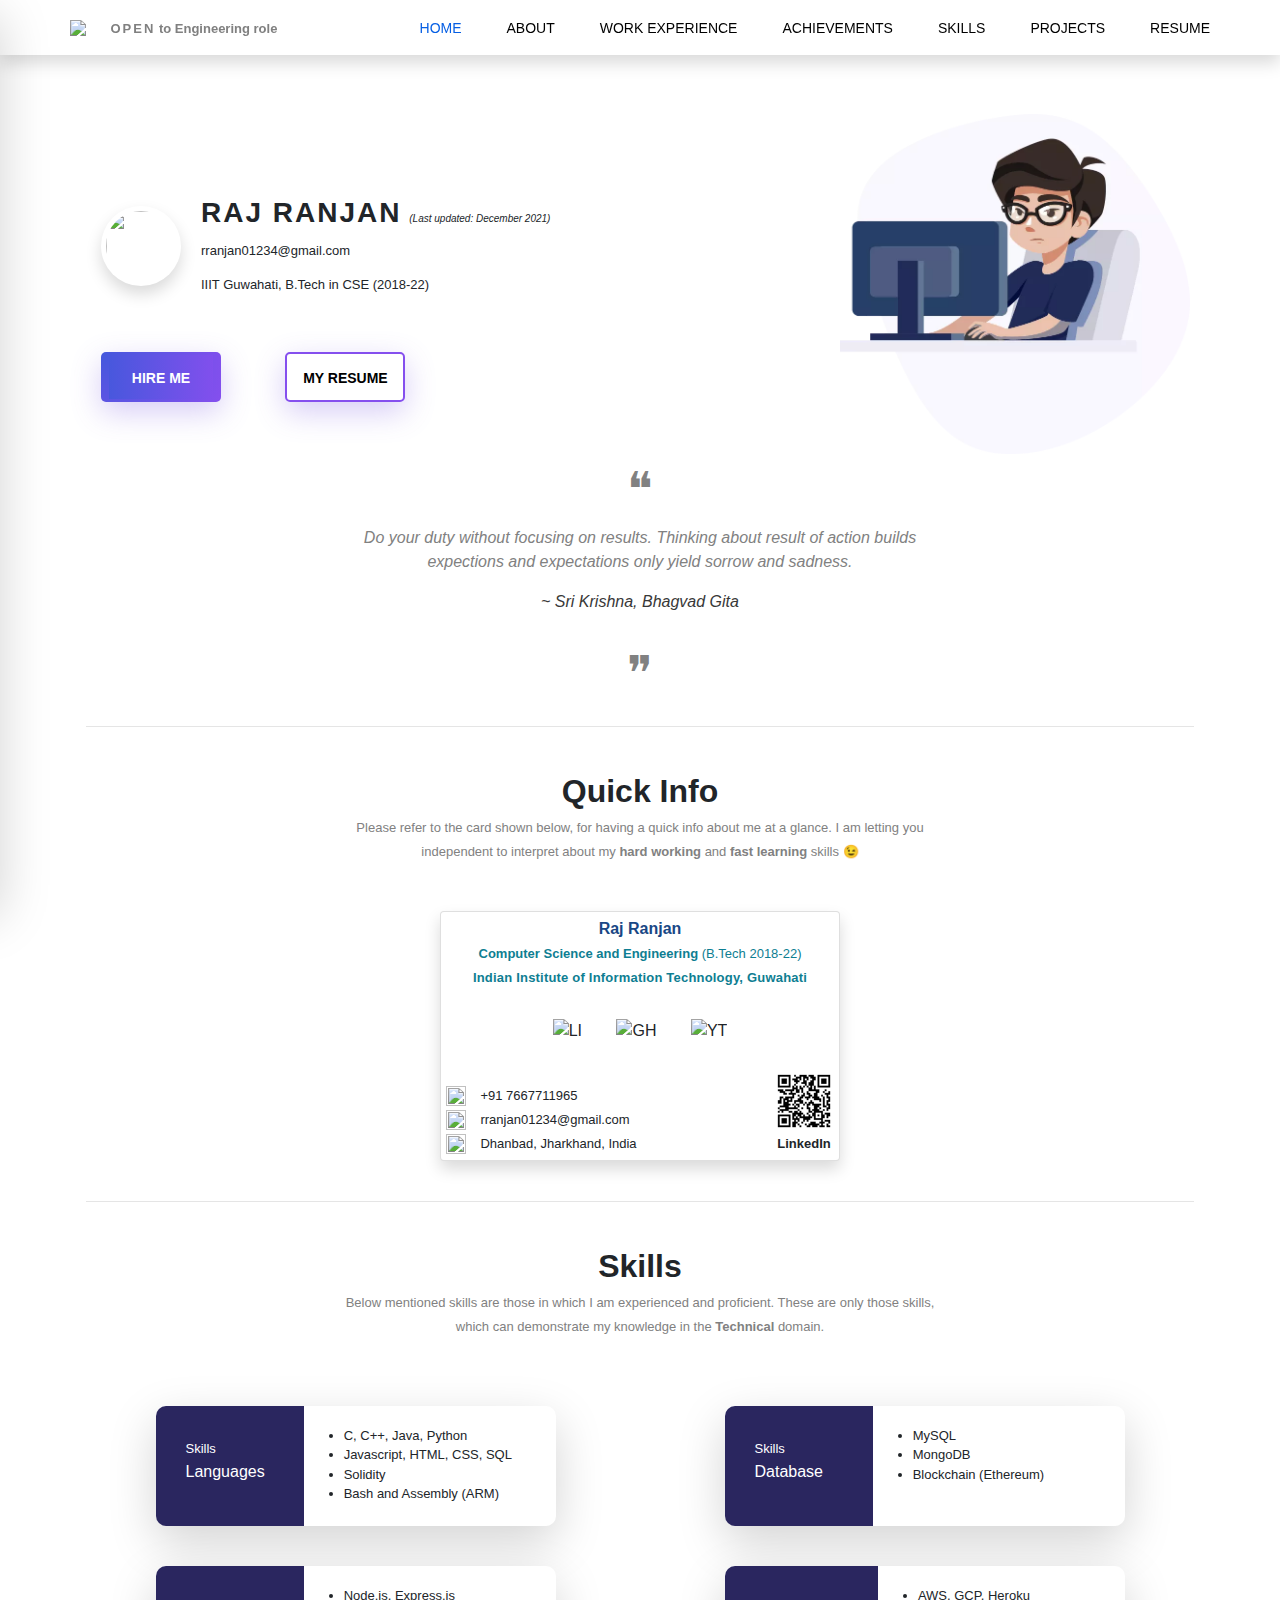
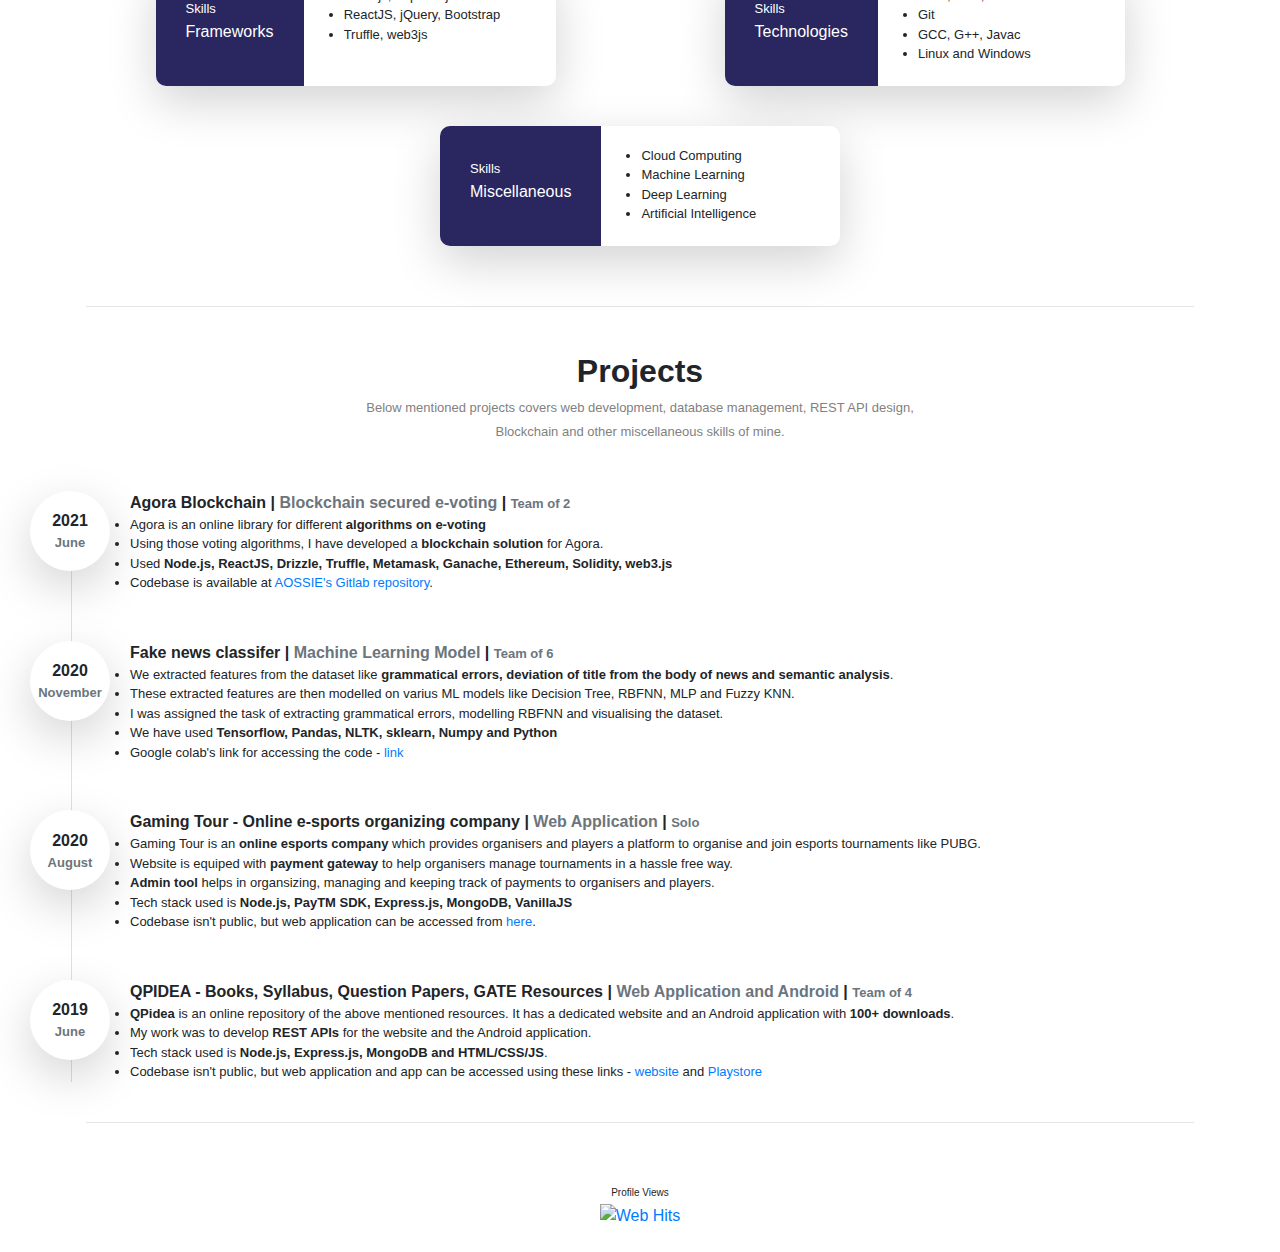
==== commit 39b6b78d: "fixes" ====
--- a/index.html
+++ b/index.html
@@ -9,6 +9,16 @@
 
         <title>Raj Ranjan | About me</title>
     </head>
+
+	<!-- Google tag (gtag.js) -->
+	<script async src="https://www.googletagmanager.com/gtag/js?id=G-7X46QGRBJX"></script>
+	<script>
+		window.dataLayer = window.dataLayer || [];
+		function gtag(){dataLayer.push(arguments);}
+		gtag('js', new Date());
+
+		gtag('config', 'G-7X46QGRBJX');
+	</script>
 
     <style>
         @media print {
@@ -169,7 +179,7 @@
 							/>
 						</span>
 						<span>
-							<b style = "margin-left: 20px; letter-spacing: 2px;">RAJ RANJAN</b><br>
+							<b style = "margin-left: 20px; letter-spacing: 2px;">RAJ RANJAN</b> <font size="1"><i>(Last updated: December 2021)</i></font><br/>
 							<font style = "margin-left: 20px;" size = 2>rranjan01234@gmail.com</font><br>
 							<font style = "margin-left: 20px;" size = 2>IIIT Guwahati, B.Tech in CSE (2018-22)</font>
 						</span>
@@ -244,9 +254,9 @@
 							
 							<img alt="GH" onclick="location.href='https://www.github.com/rajranjan0608'" style="width: 25px; margin-left: 30px; cursor: pointer;" src="https://img.icons8.com/color/48/000000/github--v1.png">
 							
-							<img alt="CF" onclick="location.href='https://www.codeforces.com/profile/rajranjan0608'" style="width: 25px; margin-left: 30px; cursor: pointer;" src="https://sta.codeforces.com/s/88144/apple-icon-114x114.png">
-
-							<img alt="TWT" onclick="location.href='https://www.codechef.com/users/rajranjan0608'" style="width: 25px; margin-left: 30px; cursor: pointer;" src="https://avatars1.githubusercontent.com/u/11960354?s=460&v=4">
+							<!-- <img alt="CF" onclick="location.href='https://www.codeforces.com/profile/rajranjan0608'" style="width: 25px; margin-left: 30px; cursor: pointer;" src="https://sta.codeforces.com/s/88144/apple-icon-114x114.png"> -->
+
+							<!-- <img alt="TWT" onclick="location.href='https://www.codechef.com/users/rajranjan0608'" style="width: 25px; margin-left: 30px; cursor: pointer;" src="https://avatars1.githubusercontent.com/u/11960354?s=460&v=4"> -->
 							
 							<img alt="YT" onclick="location.href='https://www.youtube.com/channel/UC-AjZOxhK7qwzp5h9rp4kkQ/'" style="width: 25px; margin-left: 30px; cursor: pointer;" src="https://img.icons8.com/fluent/48/000000/youtube-play.png">						
 						</center>
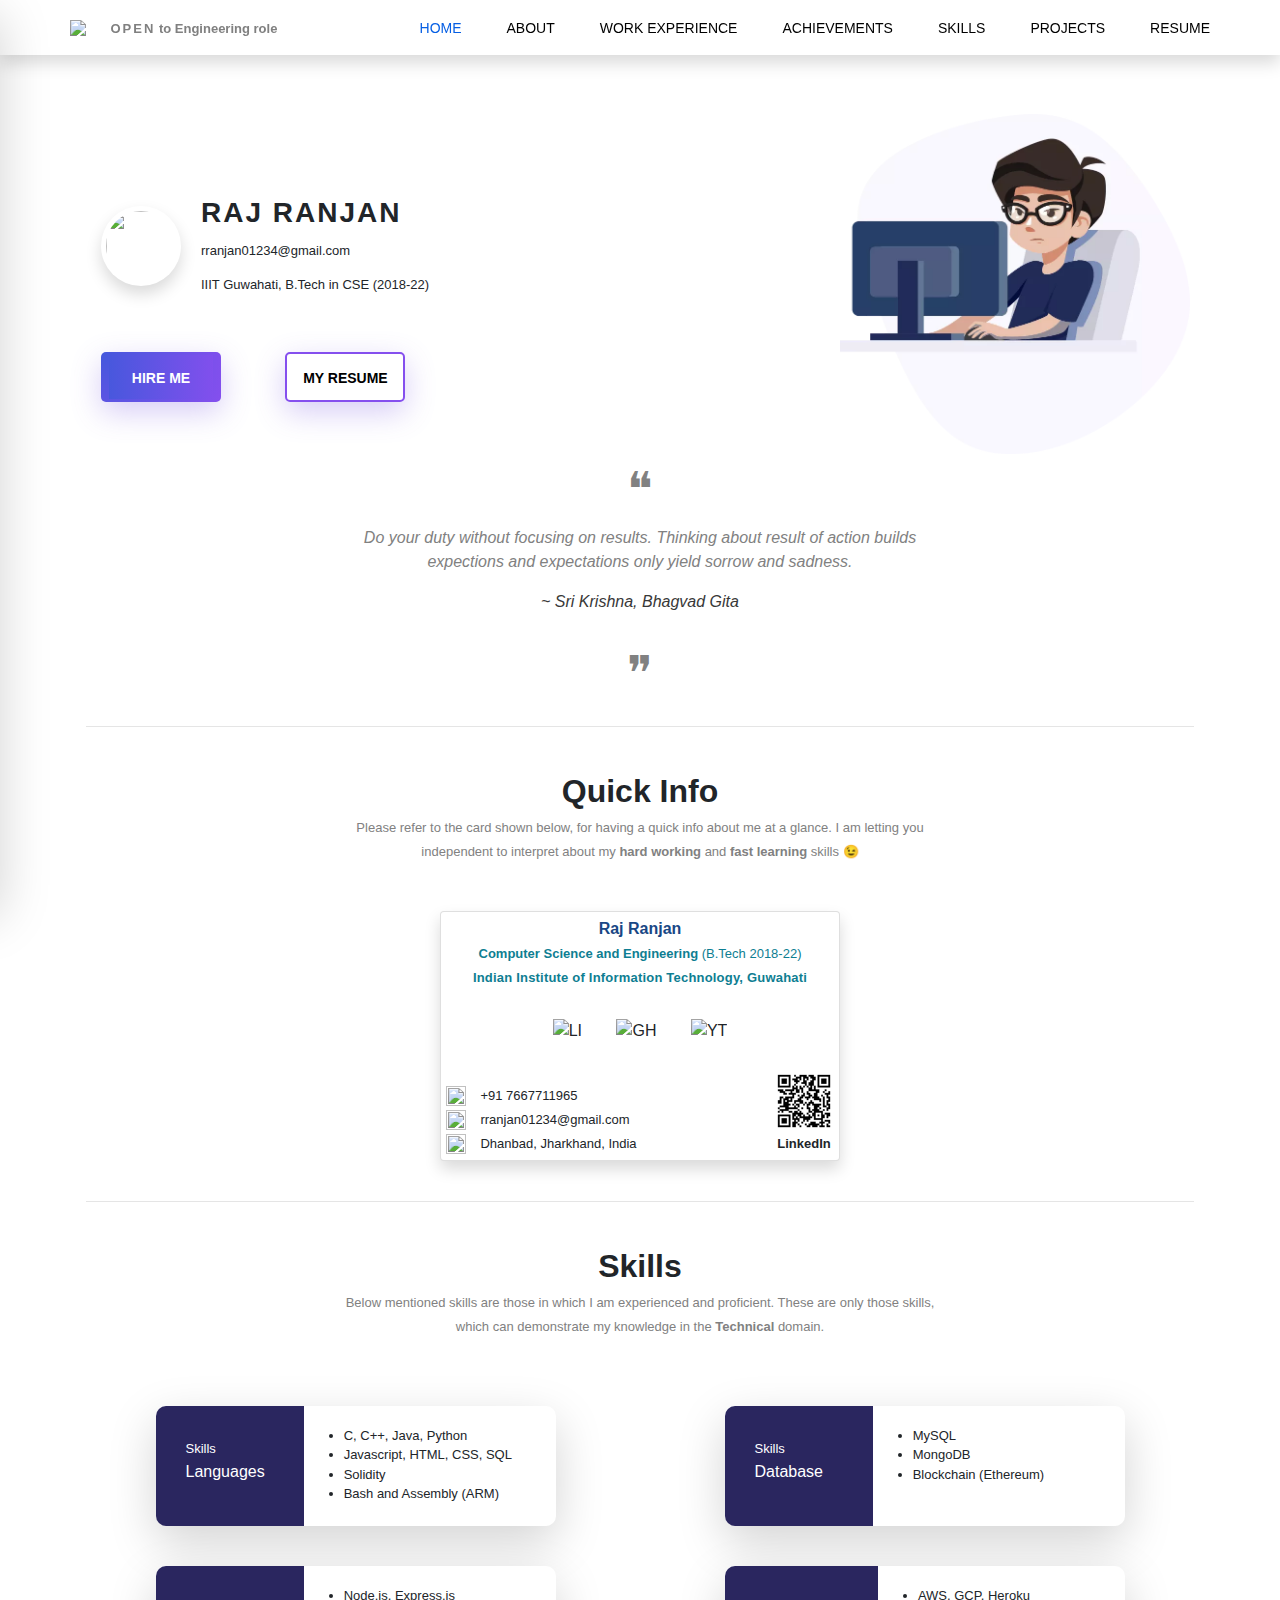
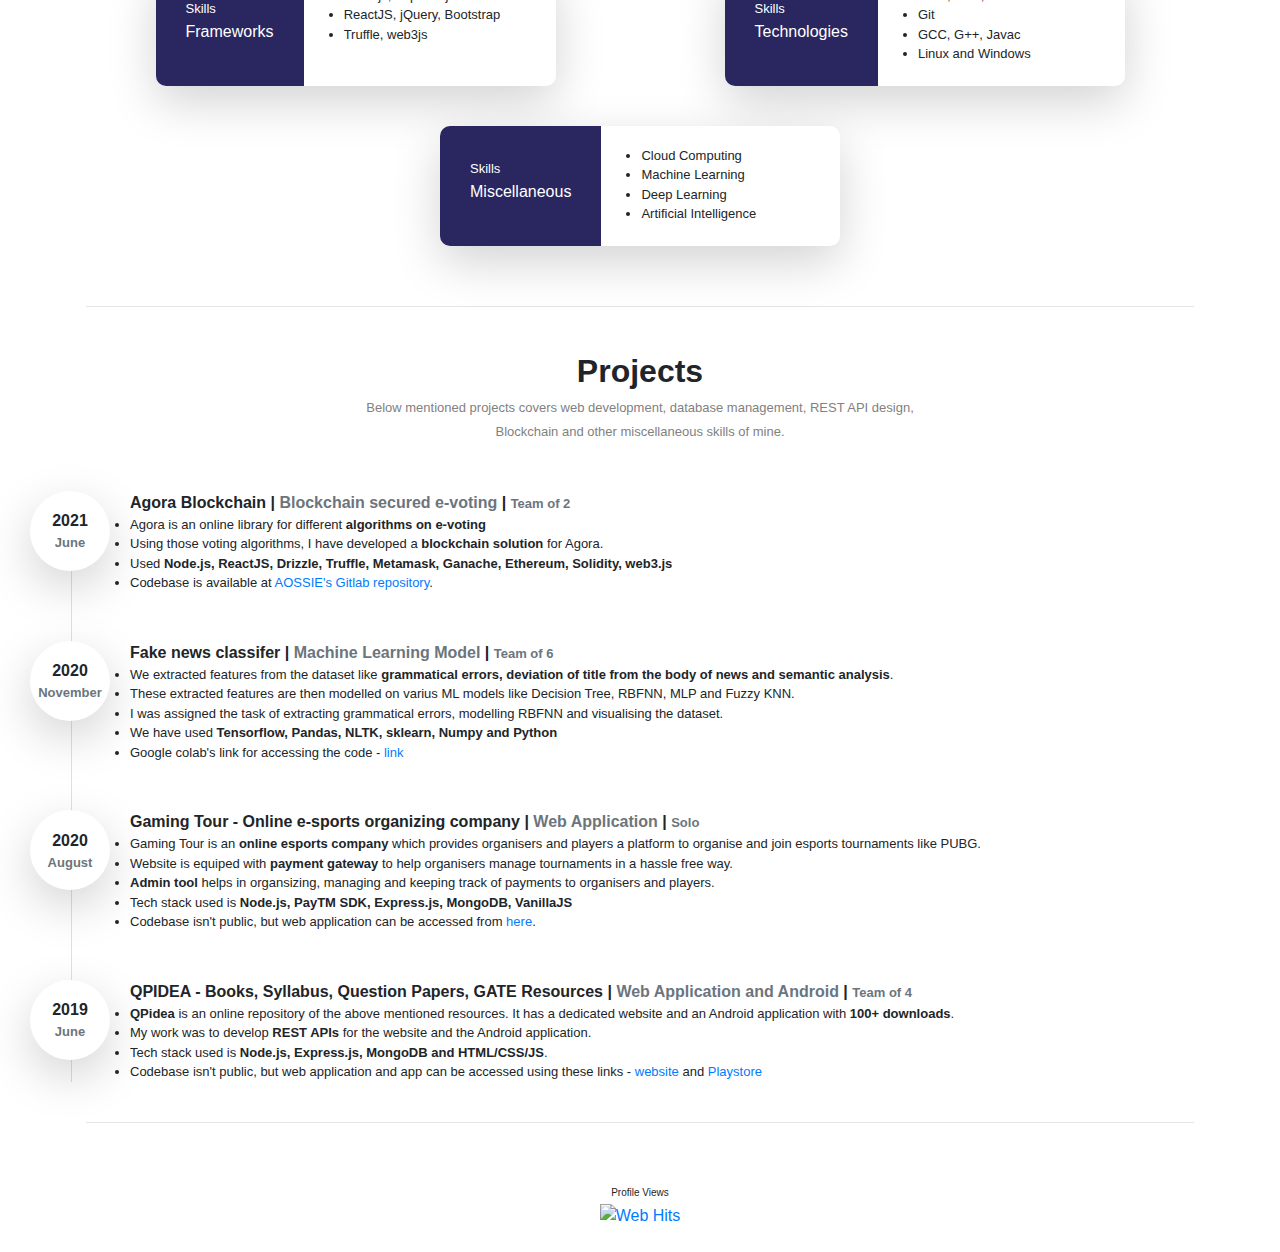
==== commit a3ccba51: "changes" ====
--- a/index.html
+++ b/index.html
@@ -179,7 +179,7 @@
 							/>
 						</span>
 						<span>
-							<b style = "margin-left: 20px; letter-spacing: 2px;">RAJ RANJAN</b> <font size="1"><i>(Last updated: December 2021)</i></font><br/>
+							<b style = "margin-left: 20px; letter-spacing: 2px;">RAJ RANJAN</b><br/>
 							<font style = "margin-left: 20px;" size = 2>rranjan01234@gmail.com</font><br>
 							<font style = "margin-left: 20px;" size = 2>IIIT Guwahati, B.Tech in CSE (2018-22)</font>
 						</span>
